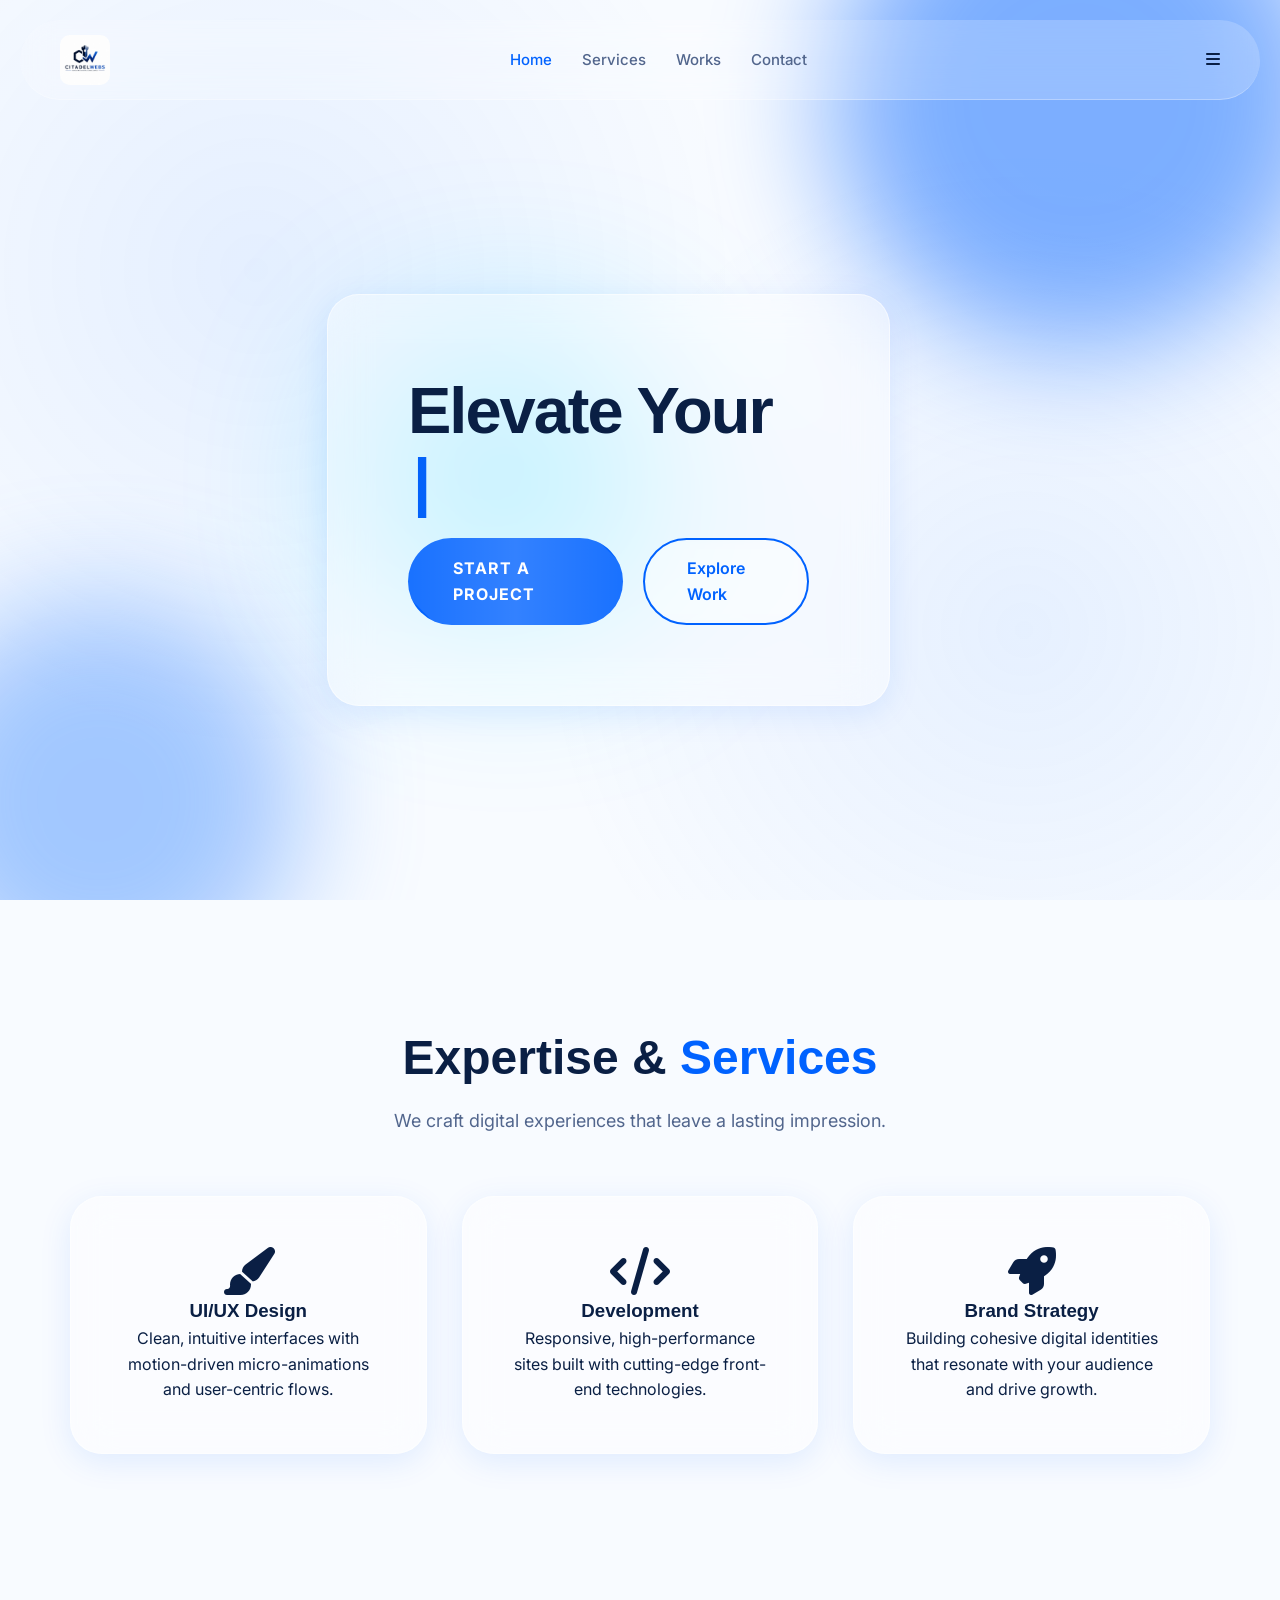
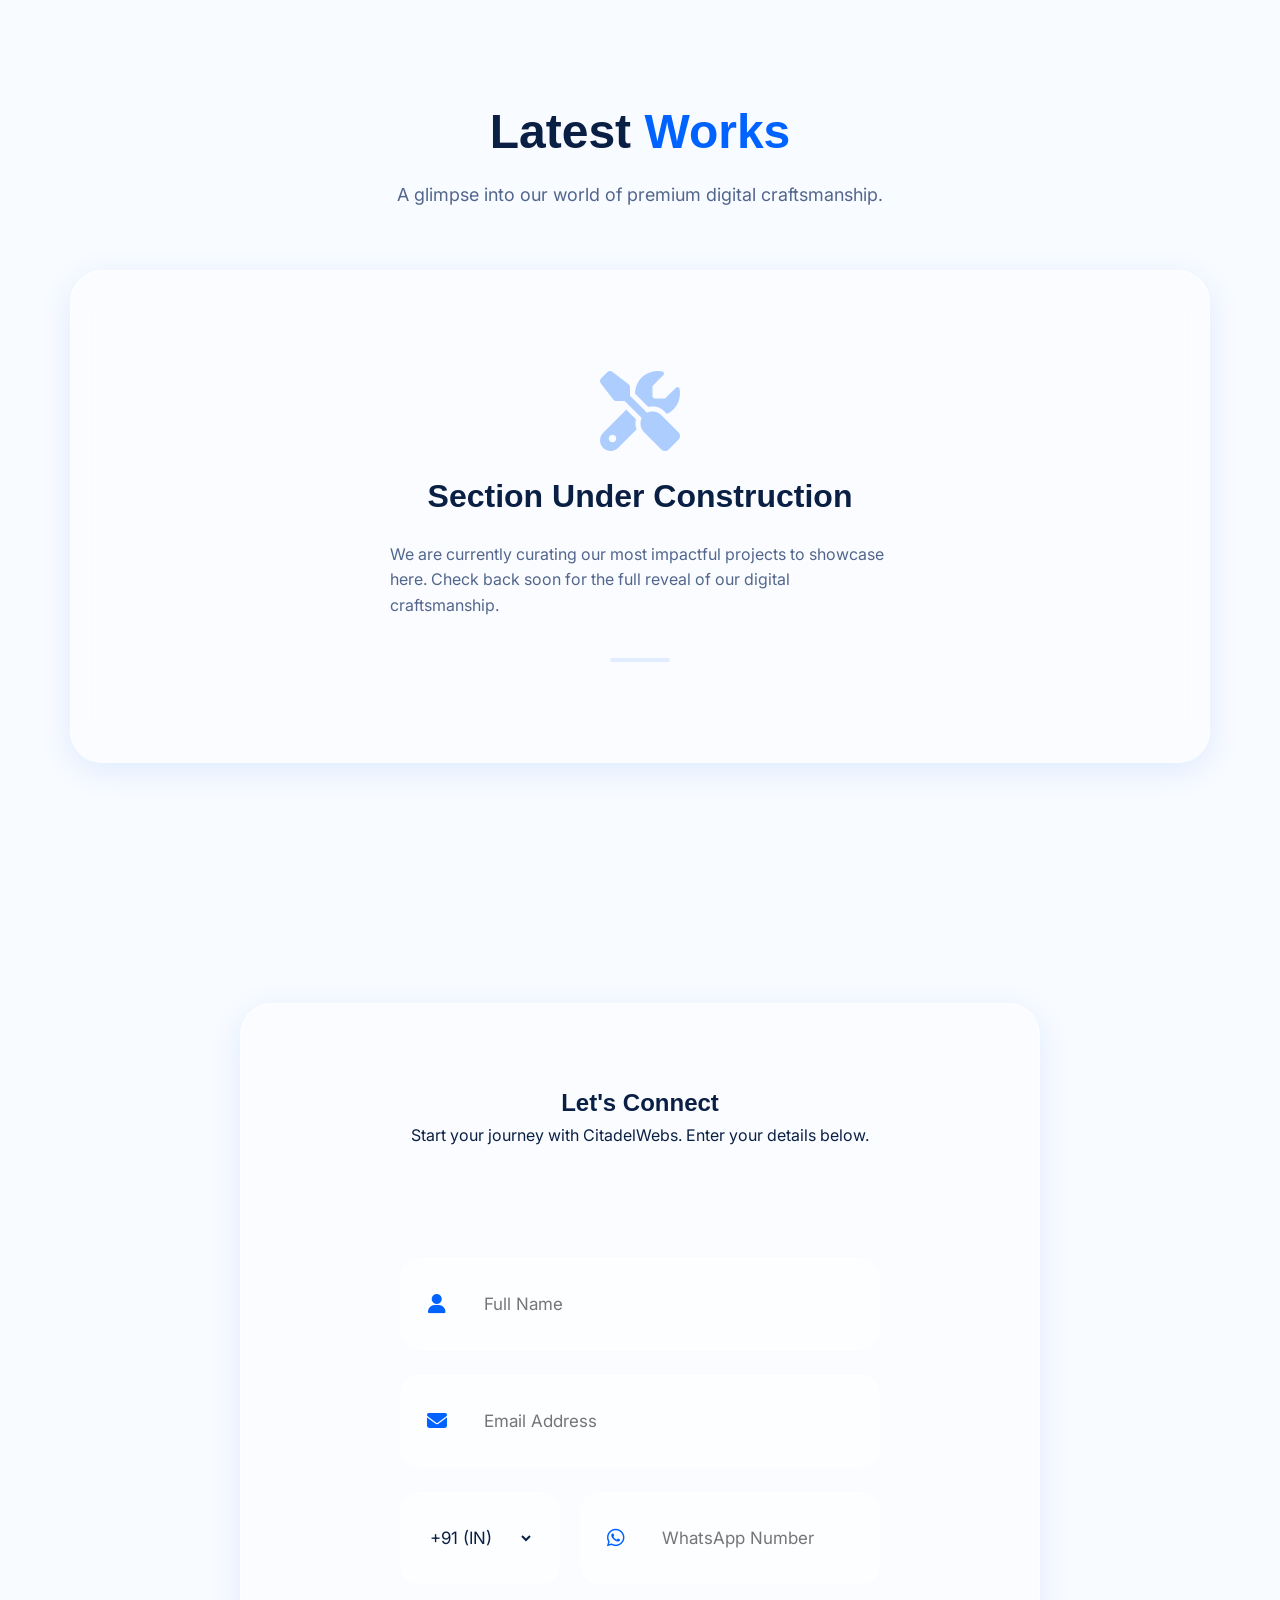
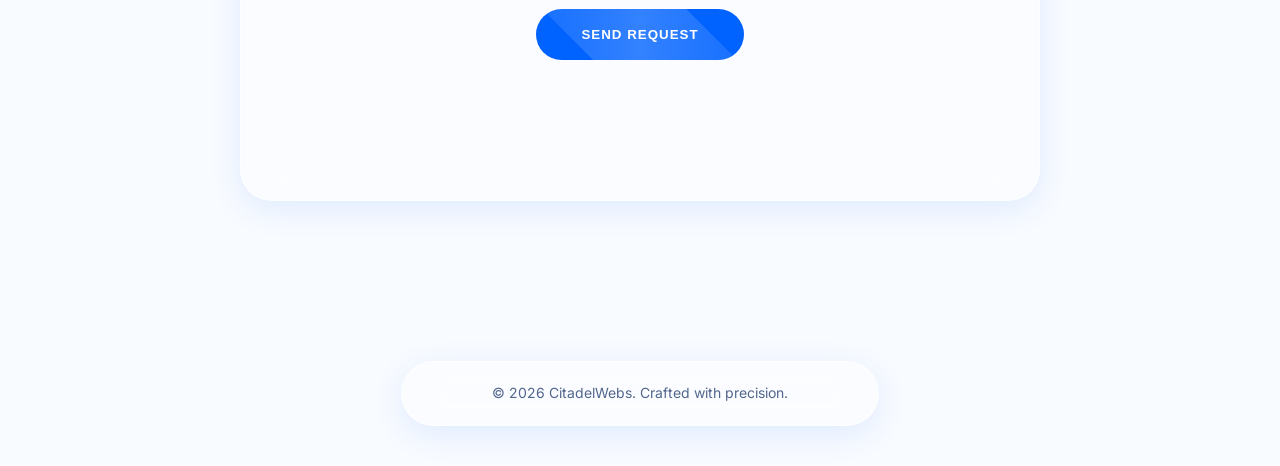
==== index.html @ 11099b22 "Initial CITADELWEBS release: Full Glass UI, Contact Form Integration, and Branding" ====
<!DOCTYPE html>
<html lang="en">
<head>
    <meta charset="UTF-8" />
    <meta name="viewport" content="width=device-width, initial-scale=1.0" />
    <title>CITADELWEBS</title>
    <link rel="icon" type="image/jpeg" href="citadel_logo.jpg">
    <meta name="description" content="CitadelWebs – a premium web-design studio delivering sleek, glass-effect interfaces in a blue-white palette.">
    <!-- Google Fonts -->
    <link rel="preconnect" href="https://fonts.googleapis.com" />
    <link rel="preconnect" href="https://fonts.gstatic.com" crossorigin />
    <link href="https://fonts.googleapis.com/css2?family=Inter:wght@300;400;500;600;700&display=swap" rel="stylesheet" />
    <!-- Font Awesome for icons -->
    <link rel="stylesheet" href="https://cdnjs.cloudflare.com/ajax/libs/font-awesome/6.4.0/css/all.min.css" />
    <link rel="stylesheet" href="style.css" />
    <link rel="stylesheet" href="custom.css" />
</head>
<body class="light-theme">

    <!-- Navigation -->
    <nav class="navbar">
        <div class="nav-container">
            <a href="#" class="logo">
                <img src="citadel_logo.jpg" alt="CITADELWEBS Logo">
            </a>
            <ul class="nav-links">
                <li><a href="#home" class="active">Home</a></li>
                <li><a href="#services">Services</a></li>
                <li><a href="#portfolio">Works</a></li>
                <li><a href="#contact">Contact</a></li>
            </ul>
            <div class="menu-toggle"><i class="fas fa-bars"></i></div>
        </div>
    </nav>

    <!-- Hero Section -->
    <section id="home" class="hero">
        <div class="hero-bg">
            <div class="sphere s1"></div>
            <div class="sphere s2"></div>
            <div class="sphere s3" style="width: 250px; height: 250px; background: #00d2ff; top: 40%; left: 30%; filter: blur(100px);"></div>
        </div>
        <div class="container">
            <div class="hero-content glass-card reveal">
                <h1 class="title">Elevate Your <span class="highlight">Digital Presence</span></h1>

                <div class="hero-btns">
                    <a href="#contact" class="btn-primary">Start a Project</a>
                    <a href="#portfolio" class="btn-clean">Explore Work</a>
                </div>
            </div>
        </div>
    </section>

    <!-- Services Section -->
    <section id="services" class="services section">
        <div class="container">
            <div class="section-header reveal">
                <h2 class="section-title">Expertise & <span>Services</span></h2>
                <p>We craft digital experiences that leave a lasting impression.</p>
            </div>
            <div class="cards">
                <div class="card glass-card reveal delay-1">
                    <i class="fas fa-paint-brush fa-3x"></i>
                    <h3>UI/UX Design</h3>
                    <p>Clean, intuitive interfaces with motion-driven micro-animations and user-centric flows.</p>
                </div>
                <div class="card glass-card reveal delay-2">
                    <i class="fas fa-code fa-3x"></i>
                    <h3>Development</h3>
                    <p>Responsive, high-performance sites built with cutting-edge front-end technologies.</p>
                </div>
                <div class="card glass-card reveal delay-3">
                    <i class="fas fa-rocket fa-3x"></i>
                    <h3>Brand Strategy</h3>
                    <p>Building cohesive digital identities that resonate with your audience and drive growth.</p>
                </div>
            </div>
        </div>
    </section>

    <!-- Portfolio Section -->
    <section id="portfolio" class="portfolio section">
        <div class="container">
            <div class="section-header reveal">
                <h2 class="section-title">Latest <span>Works</span></h2>
                <p>A glimpse into our world of premium digital craftsmanship.</p>
            </div>
            <div class="gallery">
                <div class="gallery-item glass-card reveal active" style="grid-column: 1 / -1; padding: 100px; display: flex; flex-direction: column; align-items: center; justify-content: center; gap: 20px;">
                    <i class="fas fa-tools fa-5x" style="opacity: 0.3; color: var(--primary);"></i>
                    <h3 style="font-size: 32px; font-family: 'Outfit', sans-serif;">Section Under <span>Construction</span></h3>
                    <p style="color: var(--text-muted); max-width: 500px; margin: 0 auto;">We are currently curating our most impactful projects to showcase here. Check back soon for the full reveal of our digital craftsmanship.</p>
                    <div class="construction-loader"></div>
                </div>
            </div>
        </div>
    </section>

    <!-- Contact Section -->
    <section id="contact" class="contact section">
        <div class="container">
            <div class="contact-card glass-card reveal">
                <div class="contact-header">
                    <h2 class="section-title">Let's <span>Connect</span></h2>
                    <p>Start your journey with CitadelWebs. Enter your details below.</p>
                </div>
                <form class="contact-form" id="citadel-contact" action="https://docs.google.com/forms/d/e/1FAIpQLSduMP_MP8IhlQbM2JhWCbAqEFffRg7ePoIsxbd_WQSQXhu02A/formResponse" method="POST">
                    <div class="form-group glass-input">
                        <i class="fas fa-user"></i>
                        <input type="text" name="entry.1447108336" placeholder="Full Name" required>
                    </div>
                    <div class="form-group glass-input">
                        <i class="fas fa-envelope"></i>
                        <input type="email" name="entry.1397535338" placeholder="Email Address" required>
                    </div>
                    <div class="phone-group">
                        <div class="form-group glass-input country-select">
                            <select id="country-code" name="entry_country_placeholder">
                                <option value="+91">+91 (IN)</option>
                                <option value="+1">+1 (US)</option>
                                <option value="+44">+44 (UK)</option>
                                <option value="+971">+971 (UAE)</option>
                                <option value="+61">+61 (AU)</option>
                                <option value="+49">+49 (DE)</option>
                                <option value="+33">+33 (FR)</option>
                                <option value="+81">+81 (JP)</option>
                            </select>
                        </div>
                        <div class="form-group glass-input phone-input">
                            <i class="fab fa-whatsapp"></i>
                            <input type="tel" id="whatsapp-number" name="entry.1423814870" placeholder="WhatsApp Number" required>
                        </div>
                    </div>
                    <button type="submit" class="btn-primary">Send Request</button>
                    <div id="form-success" class="glass-card" style="display: none; margin-top: 30px; padding: 25px; border-color: #28a745; color: #28a745; font-weight: 600;">
                        <i class="fas fa-check-circle" style="margin-right: 10px;"></i> Message Sent Successfully!
                    </div>
                </form>
            </div>
        </div>
    </section>

    <!-- Footer -->
    <footer class="footer">
        <div class="container">
            <p>&copy; 2026 CitadelWebs. Crafted with precision.</p>
        </div>
    </footer>

    <script src="main.js"></script>
    <script>
        const contactForm = document.getElementById('citadel-contact');
        const successDiv = document.getElementById('form-success');
        const countrySelect = document.getElementById('country-code');
        const phoneInput = document.getElementById('whatsapp-number');

        contactForm.addEventListener('submit', async (e) => {
            e.preventDefault();
            
            // Combine country code and phone number for the Google Form entry
            const fullNumber = countrySelect.value + " " + phoneInput.value;
            
            // Create a new FormData object to send
            const formData = new FormData();
            formData.append('entry.1447108336', contactForm.querySelector('[name="entry.1447108336"]').value);
            formData.append('entry.1397535338', contactForm.querySelector('[name="entry.1397535338"]').value);
            formData.append('entry.1423814870', fullNumber);

            // Show success message immediately
            contactForm.querySelector('button').style.display = 'none';
            successDiv.style.display = 'block';

            try {
                await fetch(contactForm.action, {
                    method: 'POST',
                    mode: 'no-cors',
                    body: formData
                });
            } catch (err) {
                console.error("Submission error", err);
            }
        });
    </script>
</body>
</html>
---- style.css ----
:root {
    /* Colors - Daniel Sun Minimalist Theme */
    --bg-dark: #000000;
    --bg-card: #080808;
    --primary: #ffffff;
    --primary-glow: rgba(255, 255, 255, 0.1);
    --secondary: #666666;
    --secondary-glow: rgba(255, 255, 255, 0.05);
    --text-main: #ffffff;
    --text-muted: #888888;
    --white: #ffffff;
    --glass: rgba(255, 255, 255, 0.02);
    --glass-border: rgba(255, 255, 255, 0.08);
    
    /* Spacing & Sizing */
    --container-width: 1200px;
    --section-padding: 100px 0;
    --nav-height: 80px;
    
    /* Transitions */
    --transition: all 0.4s cubic-bezier(0.16, 1, 0.3, 1);
}

* {
    margin: 0;
    padding: 0;
    box-sizing: border-box;
    cursor: auto; /* Default cursor restored */
}

::-webkit-scrollbar {
    width: 10px;
}

::-webkit-scrollbar-track {
    background: var(--bg-dark);
}

::-webkit-scrollbar-thumb {
    background: #222;
    border-radius: 5px;
}

::-webkit-scrollbar-thumb:hover {
    background: #333;
}

html {
    scroll-behavior: smooth;
}

body {
    background-color: var(--bg-dark);
    color: var(--text-main);
    font-family: 'Inter', sans-serif;
    line-height: 1.6;
    overflow-x: hidden;
}

h1, h2, h3, h4, .logo {
    font-family: 'Outfit', sans-serif;
}

.container {
    max-width: var(--container-width);
    margin: 0 auto;
    padding: 0 20px;
}

a {
    text-decoration: none;
    color: inherit;
    transition: var(--transition);
}

ul {
    list-style: none;
}

img {
    max-width: 100%;
    display: block;
}


/* Buttons */
.btn-primary {
    background: var(--white);
    color: #000;
    padding: 12px 28px;
    border-radius: 5px;
    font-weight: 600;
}

.btn-primary:hover {
    transform: translateY(-3px);
    box-shadow: 0 8px 25px var(--primary-glow);
}

.btn-glow {
    background: var(--primary);
    color: var(--bg-dark);
    padding: 15px 35px;
    border-radius: 50px;
    font-weight: 700;
    position: relative;
    overflow: hidden;
    z-index: 1;
}

.btn-glow::before {
    content: '';
    position: absolute;
    top: 0;
    left: 0;
    width: 100%;
    height: 100%;
    background: var(--secondary);
    transform: scaleX(0);
    transform-origin: right;
    transition: transform 0.5s ease;
    z-index: -1;
}

.btn-glow:hover::before {
    transform: scaleX(1);
    transform-origin: left;
}

.btn-outline {
    border: 2px solid var(--primary);
    padding: 13px 33px;
    border-radius: 50px;
    color: var(--primary);
    font-weight: 600;
}

.btn-outline:hover {
    background: var(--primary);
    color: var(--bg-dark);
}

/* Navbar */
.navbar {
    height: var(--nav-height);
    display: flex;
    align-items: center;
    position: fixed;
    top: 0;
    width: 100%;
    z-index: 1000;
    transition: var(--transition);
}

.navbar.scrolled {
    background: rgba(0, 0, 0, 0.9);
    backdrop-filter: blur(10px);
    border-bottom: 1px solid var(--glass-border);
    height: 70px;
}

.nav-container {
    width: var(--container-width);
    margin: 0 auto;
    display: flex;
    justify-content: space-between;
    align-items: center;
    padding: 0 20px;
}

.logo {
    font-size: 28px;
    font-weight: 800;
    letter-spacing: 1px;
}

.logo span {
    color: var(--primary);
}

.nav-links {
    display: flex;
    align-items: center;
    gap: 30px;
}

.nav-links li a {
    font-weight: 500;
    font-size: 15px;
    color: var(--text-muted);
}

.nav-links li a:hover, .nav-links li a.active {
    color: var(--primary);
}

/* Hero Section */
.hero {
    height: 100vh;
    display: flex;
    align-items: center;
    position: relative;
    overflow: hidden;
}

.hero-background {
    position: absolute;
    width: 100%;
    height: 100%;
    z-index: -1;
}

.gradient-sphere {
    position: absolute;
    filter: blur(80px);
    border-radius: 50%;
    opacity: 0.15;
}

.sphere-1 {
    width: 500px;
    height: 500px;
    background: var(--primary);
    top: -100px;
    right: -100px;
}

.sphere-2 {
    width: 400px;
    height: 400px;
    background: var(--secondary);
    bottom: -100px;
    left: -100px;
}

.hero-content.centered {
    max-width: 900px;
    margin: 0 auto;
    text-align: center;
}

.hero-content h1 {
    font-size: 10vw; /* Very large like Daniel Sun */
    line-height: 0.9;
    font-weight: 800;
    margin-bottom: 40px;
    letter-spacing: -2px;
}

.hero-content h1 span {
    color: var(--primary);
    display: block;
}

.hero-content p {
    font-size: 22px;
    color: var(--text-muted);
    margin: 0 auto 50px auto;
    max-width: 600px;
    line-height: 1.5;
}

.hero-btns {
    display: flex;
    justify-content: center;
    gap: 30px;
}

.btn-clean {
    border: 1px solid var(--white);
    padding: 15px 40px;
    border-radius: 5px; /* Minimalist squared edges */
    color: var(--white);
    font-weight: 600;
    transition: var(--transition);
}

.btn-clean:hover {
    background: var(--white);
    color: var(--bg-dark);
}

.btn-glow {
    background: var(--white);
    color: var(--bg-dark);
    padding: 15px 40px;
    border-radius: 50px;
    font-weight: 700;
    transition: var(--transition);
}

.btn-glow:hover {
    transform: scale(1.05);
}

.hero-content h2 {
    font-size: 24px;
    color: var(--primary);
    margin-bottom: 10px;
}

.hero-content h1 {
    font-size: 65px;
    line-height: 1.1;
    font-weight: 800;
    margin-bottom: 20px;
}

.hero-content h1 span {
    background: linear-gradient(to right, var(--primary), var(--secondary));
    -webkit-background-clip: text;
    background-clip: text;
    -webkit-text-fill-color: transparent;
}

.hero-content p {
    font-size: 18px;
    color: var(--text-muted);
    margin-bottom: 40px;
    max-width: 600px;
}

.hero-btns {
    display: flex;
    gap: 20px;
}

.scroll-indicator {
    position: absolute;
    bottom: 30px;
    left: 50%;
    transform: translateX(-50%);
    display: flex;
    flex-direction: column;
    align-items: center;
    gap: 10px;
    opacity: 0.6;
}

.scroll-indicator span {
    font-size: 12px;
    text-transform: uppercase;
    letter-spacing: 2px;
}

.mouse {
    width: 25px;
    height: 40px;
    border: 2px solid var(--text-muted);
    border-radius: 20px;
    position: relative;
}

.mouse::before {
    content: '';
    width: 4px;
    height: 8px;
    background: var(--primary);
    position: absolute;
    left: 50%;
    transform: translateX(-50%);
    top: 8px;
    border-radius: 2px;
    animation: scroll 2s infinite;
}

@keyframes scroll {
    0% { transform: translate(-50%, 0); opacity: 1; }
    100% { transform: translate(-50%, 15px); opacity: 0; }
}

/* Section Styling */
.section {
    padding: var(--section-padding);
}

.section-header {
    text-align: center;
    margin-bottom: 60px;
}

.section-header h2 {
    font-size: 48px;
    margin-bottom: 10px;
}

.section-header h2 span {
    color: var(--primary);
}

.section-header p {
    color: var(--text-muted);
    font-size: 18px;
}

/* Skills Section */
.skills-grid {
    display: grid;
    grid-template-columns: repeat(auto-fit, minmax(250px, 1fr));
    gap: 30px;
}

.skill-card {
    background: var(--bg-card);
    padding: 40px;
    border-radius: 20px;
    border: 1px solid var(--glass-border);
    transition: var(--transition);
    text-align: center;
}

.skill-card i {
    font-size: 50px;
    background: linear-gradient(135deg, var(--primary), var(--secondary));
    -webkit-background-clip: text;
    background-clip: text;
    -webkit-text-fill-color: transparent;
    margin-bottom: 20px;
}

.skill-card h3 {
    font-size: 24px;
    margin-bottom: 15px;
}

.skill-card p {
    color: var(--text-muted);
}

.skill-card:hover {
    transform: translateY(-10px);
    background: rgba(255, 0, 0, 0.05);
    border-color: var(--primary);
    box-shadow: 0 10px 30px rgba(255, 0, 0, 0.1);
}

/* Projects Section */
.projects-grid {
    display: grid;
    grid-template-columns: repeat(auto-fit, minmax(450px, 1fr));
    gap: 40px;
}

.project-card {
    background: var(--bg-card);
    border-radius: 20px;
    overflow: hidden;
    border: 1px solid var(--glass-border);
    transition: var(--transition);
}

.project-img {
    height: 300px;
    overflow: hidden;
}

.project-img img {
    width: 100%;
    height: 100%;
    object-fit: cover;
    transition: transform 0.5s ease;
}

.project-card:hover .project-img img {
    transform: scale(1.1);
}

.project-info {
    padding: 30px;
}

.project-info h3 {
    font-size: 24px;
    margin-bottom: 10px;
}

.project-info p {
    color: var(--text-muted);
    margin-bottom: 20px;
}

.project-tags {
    display: flex;
    gap: 10px;
}

.project-tags span {
    background: rgba(255, 0, 0, 0.1);
    color: var(--primary);
    padding: 5px 15px;
    border-radius: 20px;
    font-size: 14px;
    font-weight: 500;
}

.project-card:hover {
    border-color: var(--white);
}

/* Cheats Section */
.cheats-grid {
    display: flex;
    justify-content: center;
    gap: 30px;
}

.cheat-card {
    background: var(--bg-card);
    padding: 50px;
    border-radius: 30px;
    border: 1px solid var(--glass-border);
    transition: var(--transition);
    text-align: center;
    max-width: 500px;
}

.cheat-card i {
    font-size: 60px;
    background: linear-gradient(135deg, #ff0000, #330000);
    -webkit-background-clip: text;
    background-clip: text;
    -webkit-text-fill-color: transparent;
    margin-bottom: 25px;
}

.cheat-card h3 {
    font-size: 28px;
    margin-bottom: 15px;
}

.cheat-card p {
    color: var(--text-muted);
    margin-bottom: 30px;
    line-height: 1.6;
}

.cheat-card:hover {
    transform: translateY(-5px);
    border-color: var(--white);
}

.cheat-card .btn-glow {
    display: inline-block;
    padding: 15px 35px;
    font-size: 18px;
}

@media (max-width: 768px) {
    .projects-grid {
        grid-template-columns: 1fr;
    }
    
    .hero-content h1 {
        font-size: 50px;
    }
}

/* Reviews Section */
.reviews-container {
    display: grid;
    grid-template-columns: repeat(auto-fit, minmax(350px, 1fr));
    gap: 30px;
}

.review-card {
    background: var(--bg-card);
    padding: 40px;
    border-radius: 20px;
    border: 1px solid var(--glass-border);
    position: relative;
    transition: var(--transition);
}

.review-card i {
    font-size: 30px;
    color: var(--primary);
    margin-bottom: 20px;
    opacity: 0.5;
}

.review-card p {
    font-style: italic;
    font-size: 18px;
    margin-bottom: 30px;
}

.reviewer-info strong {
    display: block;
    color: var(--white);
    font-size: 18px;
}

.reviewer-info span {
    color: var(--text-muted);
    font-size: 14px;
}

/* Contact Section */
.contact-box {
    background: var(--bg-card);
    display: grid;
    grid-template-columns: 1fr 1.5fr;
    border-radius: 30px;
    overflow: hidden;
    border: 1px solid var(--glass-border);
}

.contact-info {
    padding: 60px;
    background: linear-gradient(135deg, rgba(139, 0, 0, 0.1), rgba(255, 0, 0, 0.1));
}

.contact-info h2 {
    font-size: 40px;
    margin-bottom: 20px;
}

.contact-info h2 span {
    color: var(--primary);
}

.contact-info p {
    color: var(--text-muted);
    margin-bottom: 40px;
}

.contact-details {
    margin-bottom: 40px;
}

.detail-item {
    display: flex;
    align-items: center;
    gap: 15px;
    margin-bottom: 20px;
}

.detail-item i {
    color: var(--primary);
    font-size: 20px;
}

.social-links {
    display: flex;
    gap: 20px;
}

.social-links a {
    width: 45px;
    height: 45px;
    background: var(--glass);
    display: flex;
    align-items: center;
    justify-content: center;
    border-radius: 50%;
    border: 1px solid var(--glass-border);
    font-size: 20px;
}

.social-links a:hover {
    background: var(--primary);
    color: var(--bg-dark);
}

.contact-form {
    padding: 60px;
}

.form-group {
    margin-bottom: 20px;
}

.form-group input, .form-group textarea {
    width: 100%;
    background: var(--glass);
    border: 1px solid var(--glass-border);
    padding: 15px 20px;
    border-radius: 10px;
    color: var(--white);
    font-family: inherit;
    outline: none;
    transition: var(--transition);
}

.form-group input:focus, .form-group textarea:focus {
    border-color: var(--primary);
    background: rgba(255, 255, 255, 0.05);
}

/* Footer */
.footer {
    padding: 40px 0;
    text-align: center;
    border-top: 1px solid var(--glass-border);
}

.footer p {
    color: var(--text-muted);
    font-size: 14px;
}

@media (max-width: 992px) {
    .contact-box {
        grid-template-columns: 1fr;
    }
}

@media (max-width: 768px) {
    .section-header h2 {
        font-size: 36px;
    }
    
    .contact-info, .contact-form {
        padding: 40px;
    }
}

.reveal {
    opacity: 0;
    transform: translateY(30px);
    transition: all 0.8s ease-out;
}

.reveal.active {
    opacity: 1;
    transform: translateY(0);
}

.delay-1 { transition-delay: 0.2s; }
.delay-2 { transition-delay: 0.4s; }
.delay-3 { transition-delay: 0.6s; }

/* Floating Nodes */
.floating-nodes {
    position: absolute;
    top: 0;
    left: 0;
    width: 100%;
    height: 100%;
    pointer-events: none;
    z-index: -1;
}

.node {
    position: absolute;
    width: 200px;
    height: 200px;
    background: radial-gradient(circle, rgba(255,255,255,0.03) 0%, transparent 70%);
    border-radius: 50%;
    animation: float 15s infinite ease-in-out;
}

.node-1 { top: 20%; left: 10%; animation-delay: 0s; }
.node-2 { top: 60%; left: 80%; animation-delay: -5s; width: 150px; height: 150px; }
.node-3 { top: 80%; left: 30%; animation-delay: -2s; width: 80px; height: 80px; }
.node-4 { top: 10%; left: 70%; animation-delay: -10s; }

@keyframes float {
    0%, 100% { transform: translate(0, 0) scale(1); }
    33% { transform: translate(30px, -50px) scale(1.1); }
    66% { transform: translate(-20px, 20px) scale(0.9); }
}

/* Mobile Menu */
@media (max-width: 768px) {
    .menu-toggle {
        display: block;
        margin-left: auto;
    }

    .nav-links {
        position: fixed;
        top: 0;
        right: -100%;
        width: 75%;
        height: 100vh;
        background: var(--bg-card);
        flex-direction: column;
        justify-content: center;
        transition: 0.5s;
        border-left: 1px solid var(--glass-border);
        box-shadow: -10px 0 30px rgba(0,0,0,0.5);
    }

    .nav-links.active {
        right: 0;
    }
}

/* Typing Cursor */
.hero-content h1 span::after {
    content: '|';
    animation: blink 0.7s infinite;
    margin-left: 5px;
    color: var(--primary);
}

/* Stats Banner */
.stats-banner {
    background: var(--glass);
    padding: 60px 0;
    border-top: 1px solid var(--glass-border);
    border-bottom: 1px solid var(--glass-border);
    margin-bottom: 50px;
}

.stats-grid {
    display: grid;
    grid-template-columns: repeat(auto-fit, minmax(200px, 1fr));
    gap: 30px;
    text-align: center;
}

.stat-item h3 {
    font-size: 48px;
    font-weight: 800;
    background: linear-gradient(135deg, var(--primary), var(--secondary));
    -webkit-background-clip: text;
    background-clip: text;
    -webkit-text-fill-color: transparent;
    margin-bottom: 5px;
}

.stat-item span {
    color: var(--text-muted);
    text-transform: uppercase;
    letter-spacing: 2px;
    font-size: 13px;
    font-weight: 600;
}
---- custom.css ----
/* CitadelWebs Ultra-Premium Full Glass UI Theme */
:root {
    --primary: #0062ff;
    --primary-light: #4d94ff;
    --primary-dark: #0047b3;
    --bg-base: #f8fbff;
    --text-main: #0a1f44;
    --text-muted: #52668d;
    --white: #ffffff;
    
    /* Advanced Glass Morphism */
    --glass-bg: rgba(255, 255, 255, 0.4);
    --glass-border: rgba(255, 255, 255, 0.5);
    --glass-blur: blur(20px);
    --glass-shadow: 0 8px 32px 0 rgba(0, 98, 255, 0.1);
    
    --transition: all 0.5s cubic-bezier(0.23, 1, 0.32, 1);
}

* {
    box-sizing: border-box;
    margin: 0;
    padding: 0;
}

body.light-theme {
    background-color: var(--bg-base);
    color: var(--text-main);
    min-height: 100vh;
    overflow-x: hidden;
}

/* Dynamic Glass Background Engine */
body::before {
    content: '';
    position: fixed;
    top: 0;
    left: 0;
    width: 100%;
    height: 100%;
    background: 
        radial-gradient(circle at 20% 30%, rgba(0, 98, 255, 0.08) 0%, transparent 40%),
        radial-gradient(circle at 80% 70%, rgba(77, 148, 255, 0.1) 0%, transparent 40%);
    z-index: -2;
}

/* Glass UI Components */
.glass-card {
    background: var(--glass-bg);
    backdrop-filter: var(--glass-blur);
    -webkit-backdrop-filter: var(--glass-blur);
    border: 1px solid var(--glass-border);
    border-radius: 32px;
    box-shadow: var(--glass-shadow);
    transition: var(--transition);
}

.glass-card:hover {
    transform: translateY(-12px) scale(1.02);
    background: rgba(255, 255, 255, 0.6);
    box-shadow: 0 15px 45px rgba(0, 98, 255, 0.2);
}

/* Navigation - Floating Glass Bar */
.navbar {
    background: rgba(255, 255, 255, 0.2) !important;
    backdrop-filter: blur(15px) !important;
    -webkit-backdrop-filter: blur(15px) !important;
    border-bottom: 1px solid rgba(255, 255, 255, 0.3);
    margin: 20px;
    width: calc(100% - 40px) !important;
    border-radius: 100px;
    top: 0;
    left: 0;
    z-index: 1000;
}

.logo {
    display: flex;
    align-items: center;
    text-decoration: none;
    height: 100%;
}

.logo img {
    height: 50px;
    width: auto;
    border-radius: 10px;
    transition: var(--transition);
}

.logo:hover img {
    transform: scale(1.05);
}

.navbar.scrolled {
    background: rgba(255, 255, 255, 0.7) !important;
    height: 60px;
    margin-top: 10px;
}

/* Hero Section - Layered Glass */
.hero {
    min-height: 100vh;
    display: flex;
    align-items: center;
    justify-content: center;
    position: relative;
    padding-top: 100px;
}

.hero-bg .sphere {
    position: absolute;
    border-radius: 50%;
    filter: blur(60px);
    opacity: 0.5;
    animation: float-slow 25s infinite ease-in-out;
}

.s1 { width: 500px; height: 500px; background: #0062ff; top: -150px; right: -50px; }
.s2 { width: 400px; height: 400px; background: #4d94ff; bottom: -100px; left: -100px; animation-delay: -7s; }

.hero-content {
    padding: 80px;
    width: 90%;
    max-width: 1000px;
}

/* Global Section Enhancement */
.section {
    padding: 120px 0;
    position: relative;
}

.container {
    max-width: 1200px;
    margin: 0 auto;
    padding: 0 30px;
}

/* Services Glass Grid */
.cards {
    display: grid;
    grid-template-columns: repeat(auto-fit, minmax(320px, 1fr));
    gap: 35px;
}

.card {
    padding: 50px;
    text-align: center;
}

/* Contact Form Glass UI */
.contact-card {
    flex-direction: column;
    padding: 80px;
    text-align: center;
    max-width: 800px;
    margin: 0 auto;
}

.contact-header {
    margin-bottom: 50px;
}

.contact-form {
    width: 100%;
    max-width: 600px;
    margin: 0 auto;
}

.glass-input {
    background: rgba(255, 255, 255, 0.2);
    backdrop-filter: blur(10px);
    border: 1px solid var(--glass-border);
    border-radius: 20px;
    padding: 20px 25px;
    display: flex;
    align-items: center;
    gap: 15px;
    margin-bottom: 25px;
    transition: var(--transition);
}

.glass-input:focus-within {
    background: rgba(255, 255, 255, 0.4);
    border-color: var(--primary);
    box-shadow: 0 0 20px rgba(0, 98, 255, 0.15);
}

.glass-input i {
    color: var(--primary);
    font-size: 20px;
    width: 25px;
}

.glass-input input, .glass-input select {
    background: transparent;
    border: none;
    outline: none;
    width: 100%;
    font-family: inherit;
    font-size: 17px;
    color: var(--text-main);
}

.glass-input select {
    cursor: pointer;
}

.phone-group {
    display: flex;
    gap: 20px;
}

.country-select {
    flex: 0 0 160px;
}

.phone-input {
    flex: 1;
}

@media (max-width: 600px) {
    .phone-group {
        flex-direction: column;
        gap: 0;
    }
}

/* Buttons - Glass Reflections */
.btn-primary {
    background: var(--primary);
    color: var(--white);
    padding: 18px 45px;
    border-radius: 100px;
    font-weight: 700;
    text-transform: uppercase;
    letter-spacing: 1px;
    border: none;
    cursor: pointer;
    overflow: hidden;
    position: relative;
}

.btn-primary::after {
    content: '';
    position: absolute;
    top: -50%;
    left: -50%;
    width: 200%;
    height: 200%;
    background: linear-gradient(45deg, transparent, rgba(255,255,255,0.2), transparent);
    transform: rotate(45deg);
    transition: 0.5s;
}

.btn-primary:hover::after {
    left: 100%;
}

.btn-clean {
    border: 2px solid var(--primary);
    backdrop-filter: blur(5px);
    color: var(--primary);
    padding: 16px 42px;
    border-radius: 100px;
    font-weight: 600;
}

/* Typography Enhancements */
.highlight {
    background: linear-gradient(90deg, var(--primary), #00d2ff);
    -webkit-background-clip: text;
    -webkit-text-fill-color: transparent;
    font-weight: 800;
}

/* Animations */
@keyframes float-slow {
    0%, 100% { transform: translate(0, 0) scale(1); }
    33% { transform: translate(60px, -40px) scale(1.1); }
    66% { transform: translate(-40px, 60px) scale(0.9); }
}

@keyframes pulse-glass {
    0% { box-shadow: 0 8px 32px 0 rgba(0, 98, 255, 0.1); }
    50% { box-shadow: 0 8px 40px 0 rgba(0, 98, 255, 0.2); }
    100% { box-shadow: 0 8px 32px 0 rgba(0, 98, 255, 0.1); }
}

.construction-loader {
    width: 60px;
    height: 4px;
    background: rgba(0, 98, 255, 0.1);
    border-radius: 10px;
    position: relative;
    overflow: hidden;
    margin-top: 20px;
}

.construction-loader::after {
    content: '';
    position: absolute;
    top: 0;
    left: -100%;
    width: 100%;
    height: 100%;
    background: var(--primary);
    animation: loading-bar 2s infinite linear;
}

@keyframes loading-bar {
    0% { left: -100%; }
    100% { left: 100%; }
}

/* Footer - Glass Pill */
.footer {
    padding: 30px 0;
    text-align: center;
    background: var(--glass-bg);
    backdrop-filter: var(--glass-blur);
    -webkit-backdrop-filter: var(--glass-blur);
    margin: 40px auto;
    width: fit-content;
    padding: 20px 60px;
    border-radius: 100px;
    border: 1px solid var(--glass-border);
    box-shadow: var(--glass-shadow);
}

/* Responsive */
@media (max-width: 992px) {
    .contact-grid { grid-template-columns: 1fr; }
    .hero-content { padding: 50px 30px; }
    .navbar { margin: 10px; width: calc(100% - 20px) !important; }
}

@media (max-width: 768px) {
    .title { font-size: 40px; }
    .footer { width: 90%; padding: 20px; }
}
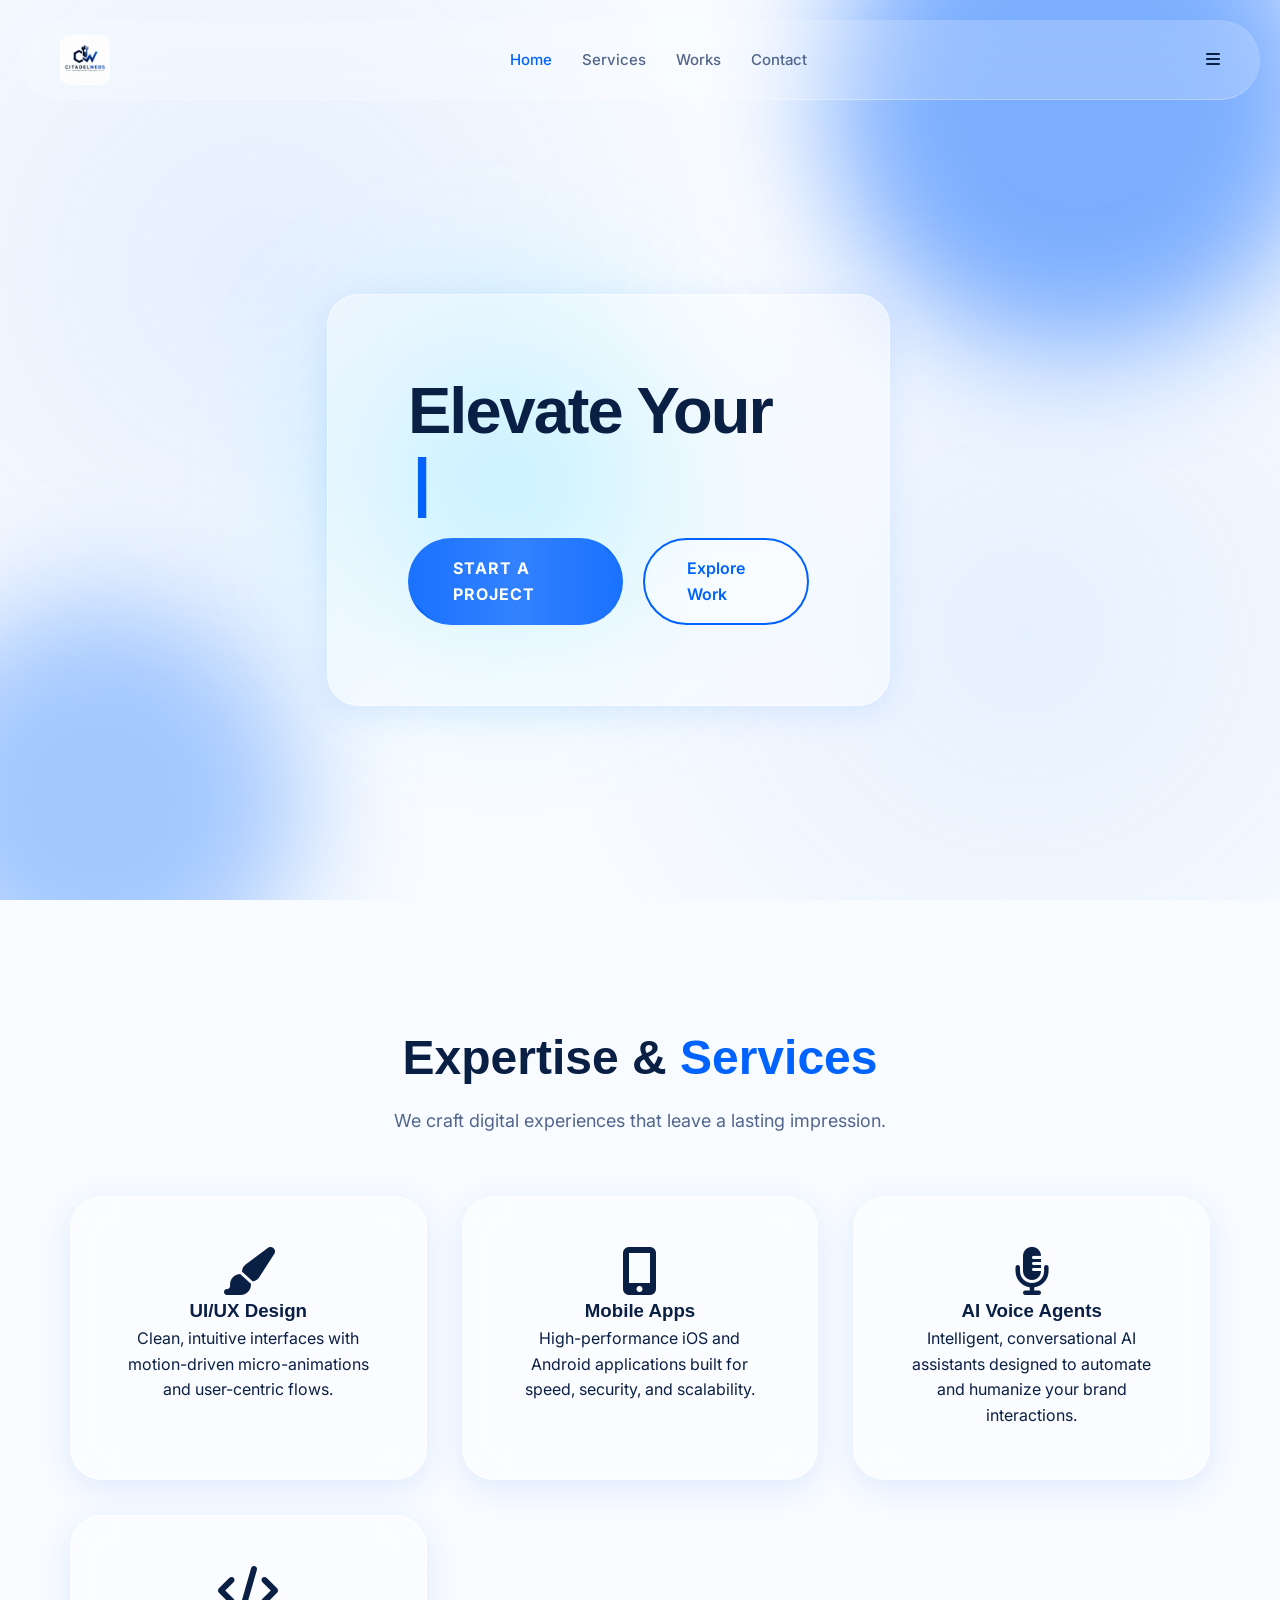
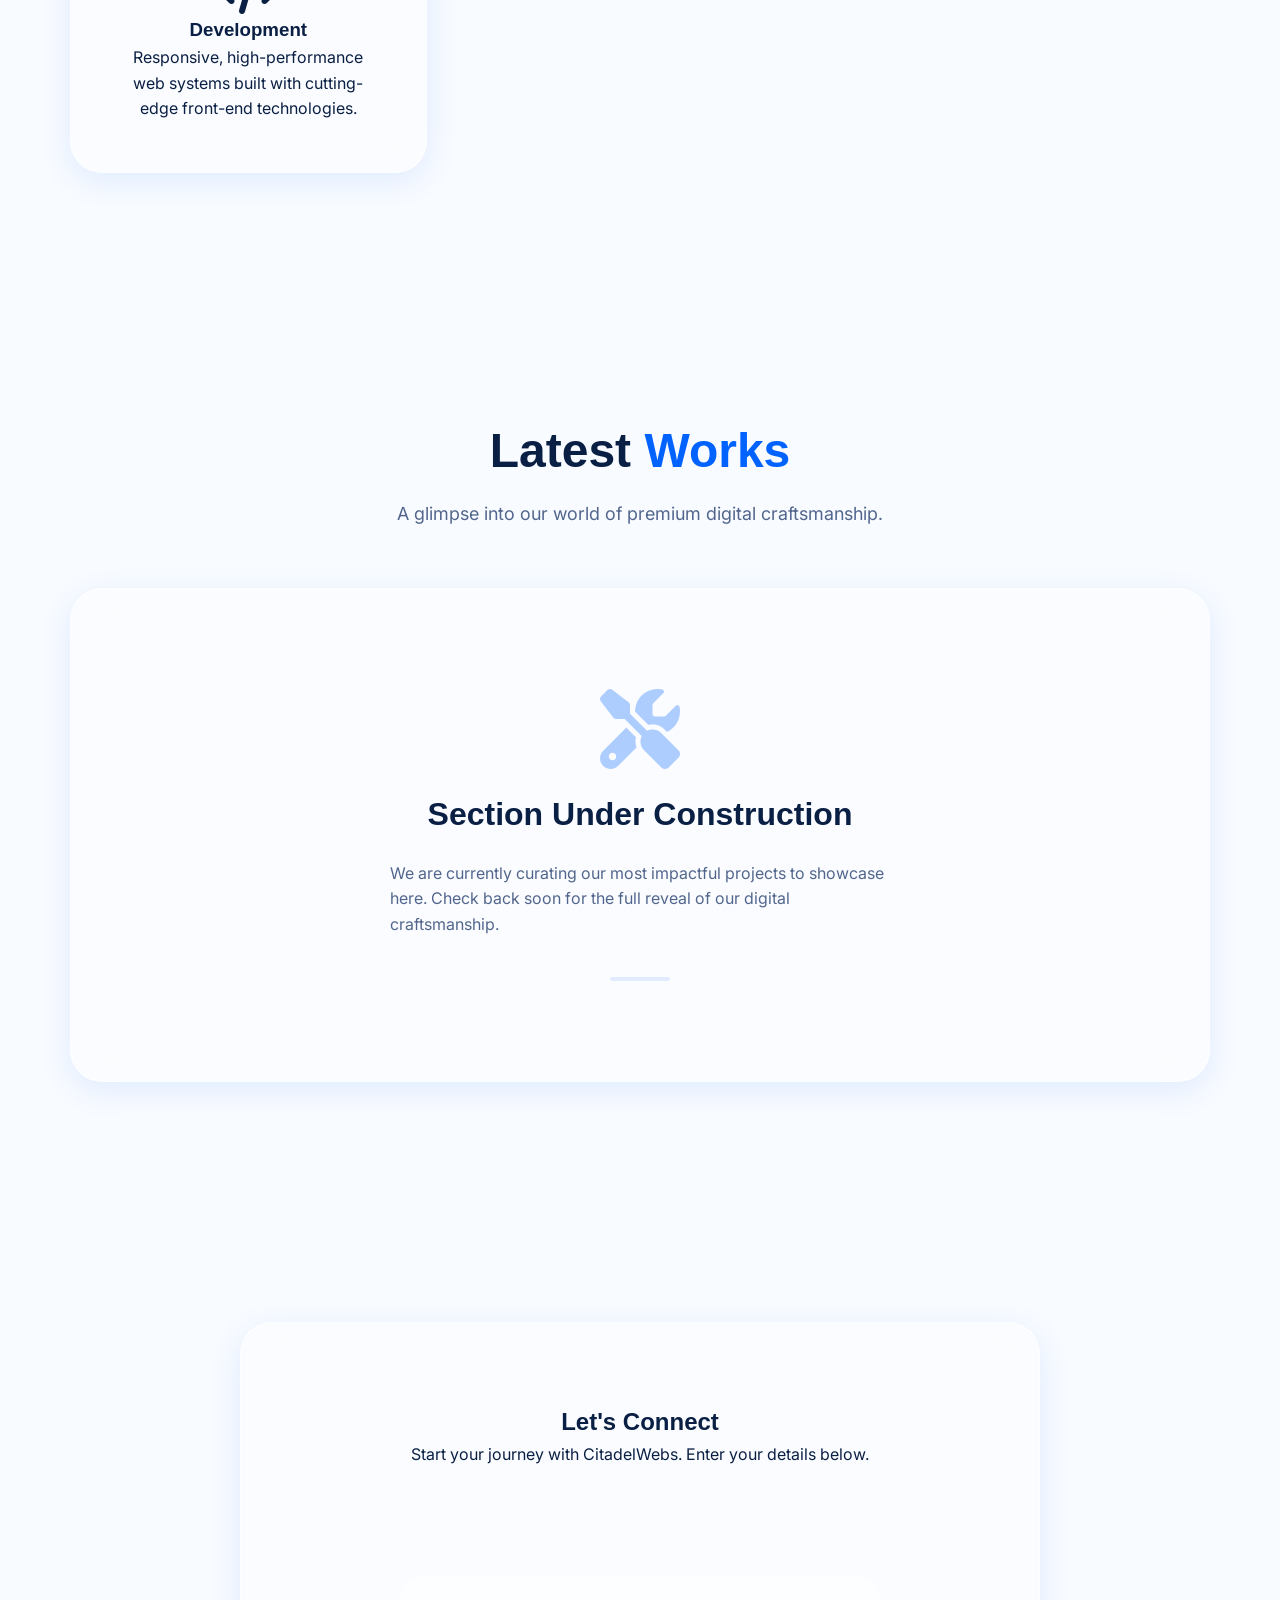
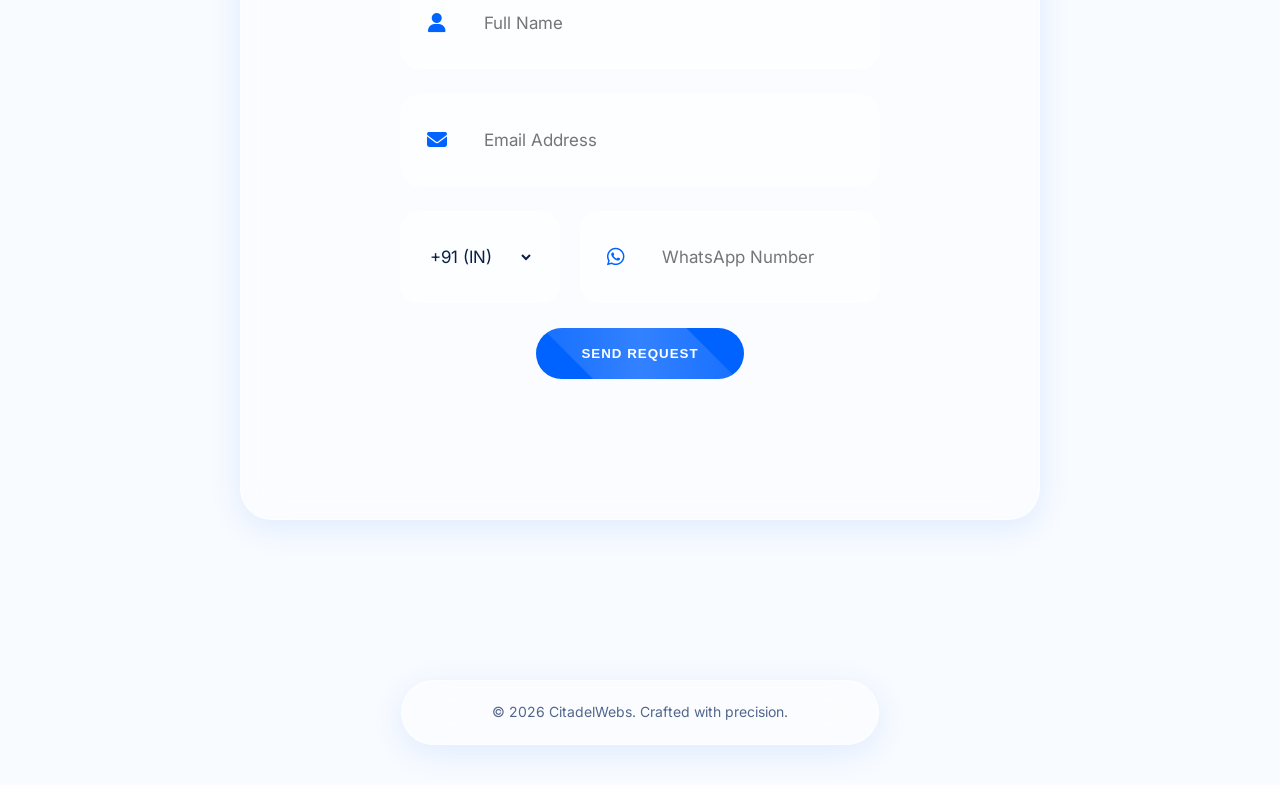
==== commit d4e8d127: "Add AI Voice Agents and Mobile Apps services" ====
--- a/index.html
+++ b/index.html
@@ -66,14 +66,19 @@
                     <p>Clean, intuitive interfaces with motion-driven micro-animations and user-centric flows.</p>
                 </div>
                 <div class="card glass-card reveal delay-2">
+                    <i class="fas fa-mobile-alt fa-3x"></i>
+                    <h3>Mobile Apps</h3>
+                    <p>High-performance iOS and Android applications built for speed, security, and scalability.</p>
+                </div>
+                <div class="card glass-card reveal delay-3">
+                    <i class="fas fa-microphone-lines fa-3x"></i>
+                    <h3>AI Voice Agents</h3>
+                    <p>Intelligent, conversational AI assistants designed to automate and humanize your brand interactions.</p>
+                </div>
+                <div class="card glass-card reveal delay-4">
                     <i class="fas fa-code fa-3x"></i>
                     <h3>Development</h3>
-                    <p>Responsive, high-performance sites built with cutting-edge front-end technologies.</p>
-                </div>
-                <div class="card glass-card reveal delay-3">
-                    <i class="fas fa-rocket fa-3x"></i>
-                    <h3>Brand Strategy</h3>
-                    <p>Building cohesive digital identities that resonate with your audience and drive growth.</p>
+                    <p>Responsive, high-performance web systems built with cutting-edge front-end technologies.</p>
                 </div>
             </div>
         </div>
--- a/custom.css
+++ b/custom.css
@@ -330,14 +330,136 @@
     box-shadow: var(--glass-shadow);
 }
 
-/* Responsive */
+/* Responsive Adjustments - Fixes the "mixed" look on mobile */
 @media (max-width: 992px) {
-    .contact-grid { grid-template-columns: 1fr; }
-    .hero-content { padding: 50px 30px; }
-    .navbar { margin: 10px; width: calc(100% - 20px) !important; }
+    .navbar {
+        margin: 10px;
+        width: calc(100% - 20px) !important;
+        padding: 0 15px;
+    }
+    
+    .logo img {
+        height: 35px;
+    }
+
+    .hero-content {
+        padding: 60px 30px;
+        width: 95%;
+    }
+
+    .title {
+        font-size: 42px;
+        line-height: 1.2;
+    }
+
+    .section {
+        padding: 80px 0;
+    }
 }
 
 @media (max-width: 768px) {
-    .title { font-size: 40px; }
-    .footer { width: 90%; padding: 20px; }
-}
+    .nav-links {
+        display: flex;
+        position: fixed;
+        top: 0;
+        right: -100%;
+        width: 85%;
+        height: 100vh;
+        background: rgba(255, 255, 255, 0.95);
+        backdrop-filter: blur(20px);
+        flex-direction: column;
+        justify-content: center;
+        align-items: center;
+        transition: 0.6s cubic-bezier(0.23, 1, 0.32, 1);
+        z-index: 2000;
+        gap: 40px;
+        box-shadow: -20px 0 50px rgba(0, 98, 255, 0.1);
+    }
+
+    .nav-links.active {
+        right: 0;
+    }
+
+    .nav-links li a {
+        font-size: 24px;
+        font-weight: 700;
+        color: var(--primary-dark);
+    }
+
+    .menu-toggle {
+        display: block;
+        font-size: 24px;
+        color: var(--primary);
+        cursor: pointer;
+        z-index: 2100;
+    }
+
+    .hero {
+        padding-top: 120px;
+    }
+
+    .title {
+        font-size: 34px;
+    }
+
+    .contact-card {
+        padding: 30px 15px; /* More compact padding */
+    }
+
+    .contact-header {
+        margin-bottom: 25px; /* Reduced header margin */
+    }
+
+    .glass-input {
+        padding: 12px 15px; /* Slimmer inputs */
+        margin-bottom: 15px; /* Closer fields */
+        border-radius: 12px;
+    }
+
+    .glass-input input, .glass-input select {
+        font-size: 15px; /* Slightly smaller text */
+    }
+
+    .phone-group {
+        flex-direction: column;
+        gap: 0;
+    }
+
+    .country-select {
+        flex: none;
+        width: 100%;
+    }
+
+    .footer {
+        width: 95%;
+        padding: 20px 30px;
+    }
+}
+
+@media (max-width: 480px) {
+    .section {
+        padding: 60px 0;
+    }
+
+    .title {
+        font-size: 28px;
+    }
+    
+    .hero-btns {
+        flex-direction: column;
+        gap: 15px;
+    }
+    
+    .btn-primary, .btn-clean {
+        width: 100%;
+        text-align: center;
+        padding: 15px 20px;
+    }
+}
+
+/* Animations Restored */
+@keyframes float-slow {
+    0%, 100% { transform: translate(0, 0) scale(1); }
+    33% { transform: translate(30px, -20px) scale(1.05); }
+    66% { transform: translate(-20px, 30px) scale(0.95); }
+}
